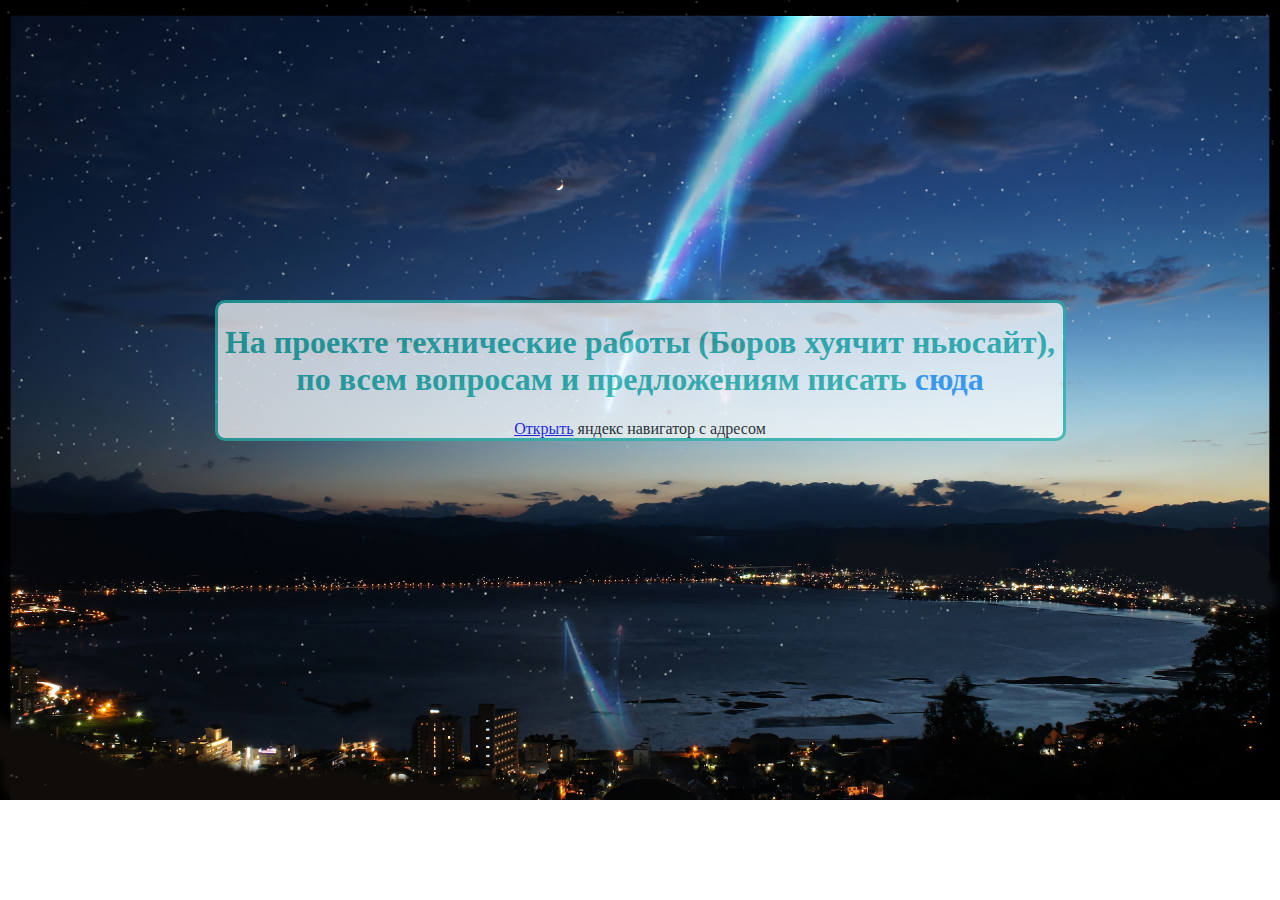
==== index.html @ dd99f1b2 "Update index.html" ====
<!DOCTYPE html>
<html>

	<head>

		<meta charset="utf-8">
		<title>Technical works</title>
		<link rel="stylesheet" type="text/css" href="techstyle.css">
		<link rel="shortcut icon" href="tools.png">

	</head>

	<body>

		<div align="center">
			<div class="bg">
				<h1 style="color: #20B2AA;">На проекте технические работы (Боров хуячит ньюсайт),<br>по всем вопросам и предложениям писать <a class="sl" href="https://vk.com/mypppkaa">сюда</a></h1><a href="yandexnavi://show_point_on_map?lat=55.718912&lon=37.708527&zoom=18&desc=Каретный Мастер">Открыть</a> яндекс навигатор с адресом
			</div>
		</div>

	</body>

</html>
---- techstyle.css ----
body {
	background-image: url(yn.png);
	background-size: 100%;
	background-attachment: fixed;
	background-repeat: no-repeat;
}

.bg {
	background-color: white;
	width: 845px;
	opacity: 72%;
	border: 3px solid #20B2AA;
	border-radius: 10px;
	margin-top: 300px;
}

.sl {
	text-decoration-line: none;
	color: #1E90FF;
}
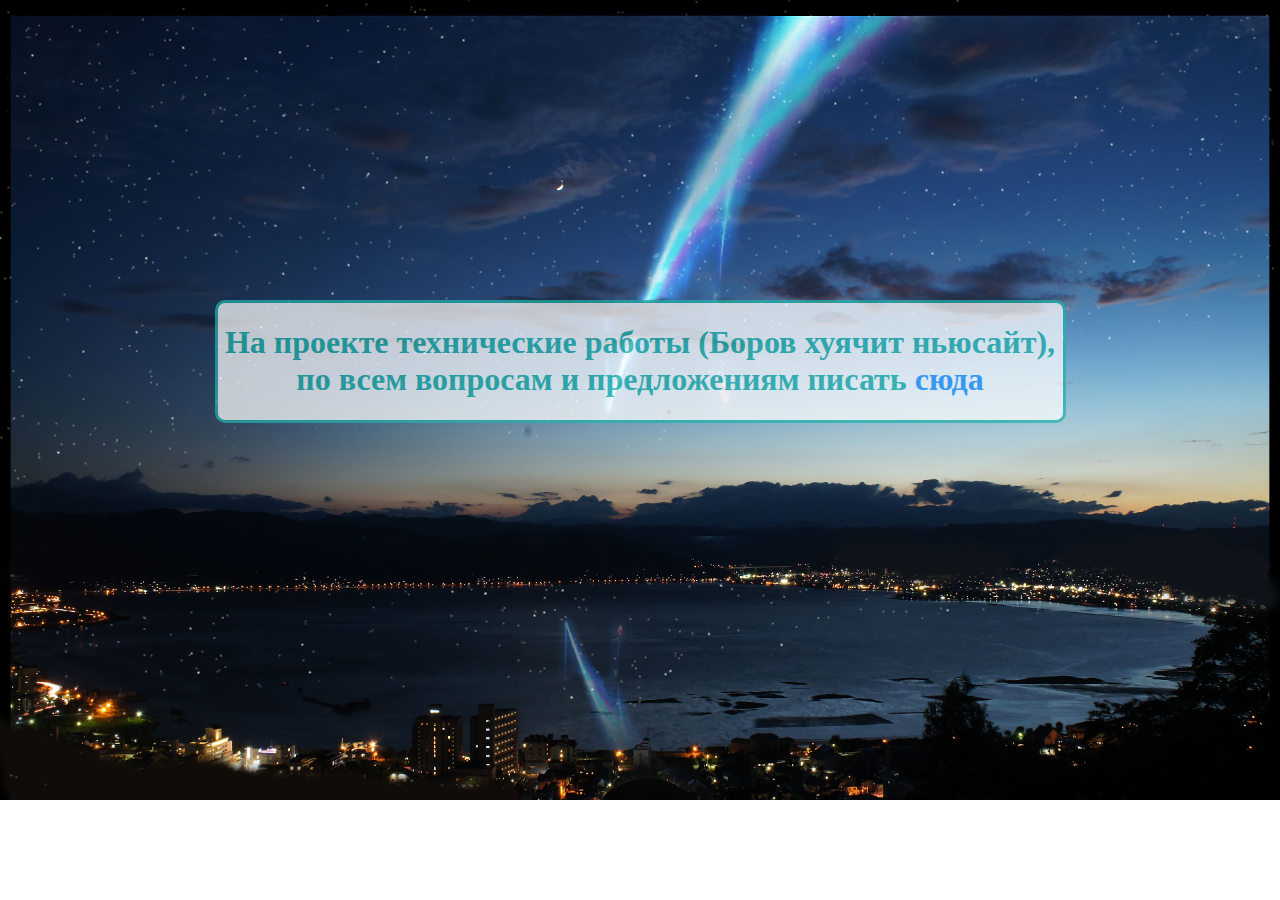
==== commit 7cfa2d3f: "Update index.html" ====
--- a/index.html
+++ b/index.html
@@ -14,7 +14,7 @@
 
 		<div align="center">
 			<div class="bg">
-				<h1 style="color: #20B2AA;">На проекте технические работы (Боров хуячит ньюсайт),<br>по всем вопросам и предложениям писать <a class="sl" href="https://vk.com/mypppkaa">сюда</a></h1><a href="yandexnavi://show_point_on_map?lat=55.718912&lon=37.708527&zoom=18&desc=Каретный Мастер">Открыть</a> яндекс навигатор с адресом
+				<h1 style="color: #20B2AA;">На проекте технические работы (Боров хуячит ньюсайт),<br>по всем вопросам и предложениям писать <a class="sl" href="https://vk.com/mypppkaa">сюда</a></h1>
 			</div>
 		</div>
 
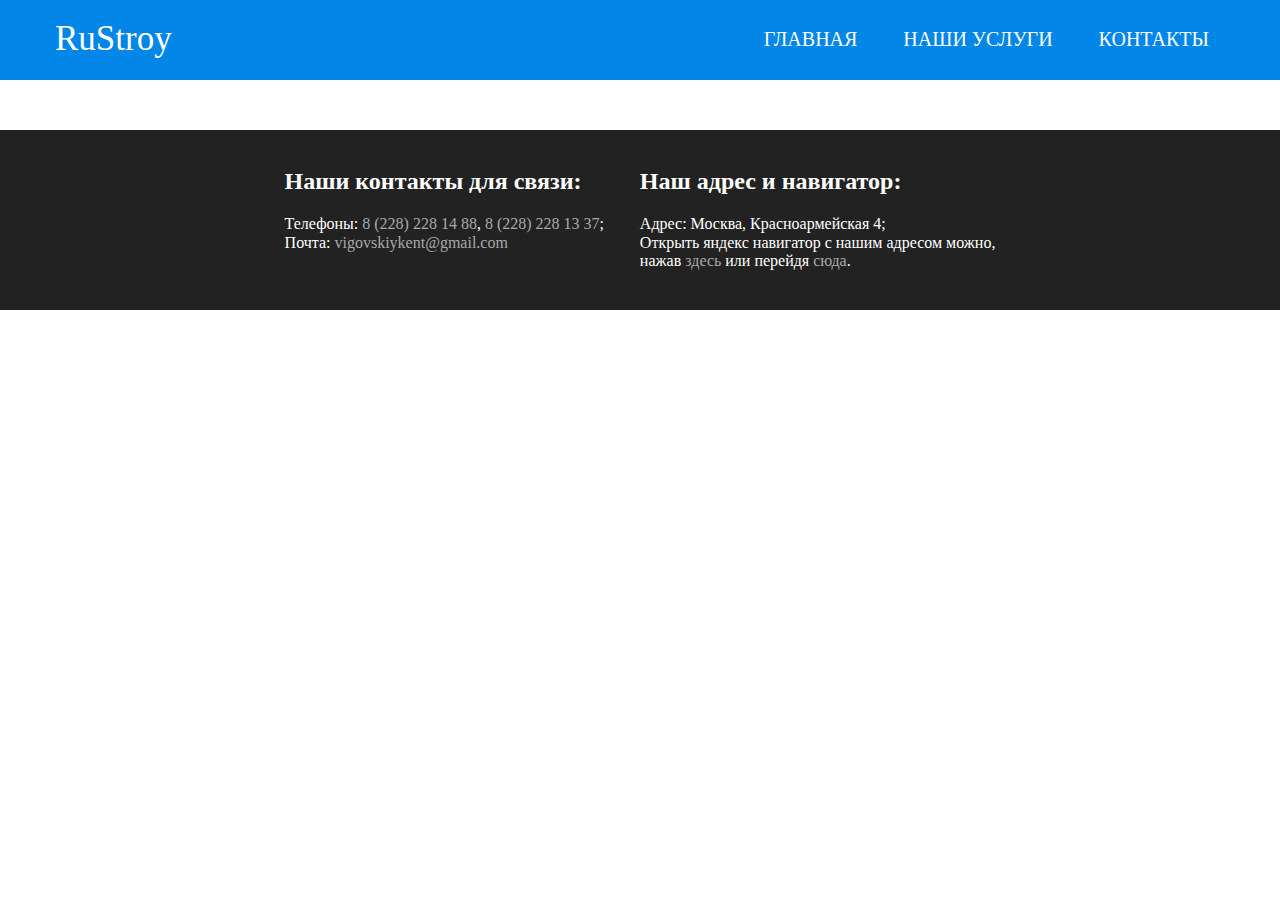
==== commit 274f6fa9: "Add files via upload" ====
--- a/index.html
+++ b/index.html
@@ -1,23 +1,65 @@
 <!DOCTYPE html>
-<html>
+<html lang="ru">
 
 	<head>
 
 		<meta charset="utf-8">
-		<title>Technical works</title>
-		<link rel="stylesheet" type="text/css" href="techstyle.css">
-		<link rel="shortcut icon" href="tools.png">
+		<title>RuStroy — Строительство элитных домов</title>
+		<link rel="stylesheet" type="text/css" href="normalize.css">
+		<link rel="stylesheet" type="text/css" href="bu.css">
+		<link rel="stylesheet" type="text/css" href="main.css">
+		<link rel="shortcut icon" href="fi.jpg">
 
 	</head>
 
 	<body>
 
-		<div align="center">
-			<div class="bg">
-				<h1 style="color: #20B2AA;">На проекте технические работы (Боров хуячит ньюсайт),<br>по всем вопросам и предложениям писать <a class="sl" href="https://vk.com/mypppkaa">сюда</a></h1>
+		<a href="#" class="bu"></a>
+		<script src="https://code.jquery.com/jquery-3.5.1.min.js"></script>
+		<script src="bu.js"></script>
+
+		<header class="header">
+			<div class="header__content">
+				<div class="header__container">
+					<div class="header__content-inner">
+				
+						<div class="header__name">
+							<a class="href1" href="index.html">RuStroy</a>
+						</div>
+
+						<nav class="header__menu">
+							<ul>
+								<li><a class="href2" href="index.html">Главная</a></li>
+								<li><a class="href2" href="uslugi.html">Наши услуги</a></li>
+								<li><a class="href2" href="contacts.html">Контакты</a></li>
+							</ul>
+						</nav>
+
+					</div>
+				</div>
 			</div>
-		</div>
+		</header>
+
+		<section>
+			
+
+			
+		</section>
+
+		<footer>
+			
+			<div class="foot1">
+				<h2>Наши контакты для связи:</h2>
+				Телефоны: <a href="tel:82282281488">8 (228) 228 14 88</a>, <a href="tel:82282281337">8 (228) 228 13 37</a>;<br>
+				Почта: <a href="mailto:vigovskiykent@gmail.com">vigovskiykent@gmail.com</a>
+			</div>
+
+			<div class="foot2">
+				<h2>Наш адрес и навигатор:</h2> Адрес: Москва, Красноармейская 4;<br>Открыть яндекс навигатор с нашим адресом можно,<br> нажав <a href="yandexnavi://show_point_on_map?lat=55.797392&lon=37.549381&zoom=15&desc=Наш офис">здесь</a> или перейдя <a href="contacts.html#map">сюда</a>.
+			</div>
+
+		</footer>
 
 	</body>
 
-</html>
+</html>--- a/bu.css
+++ b/bu.css
@@ -0,0 +1,44 @@
+.bu {
+	position: fixed;
+	margin-right: 40px;
+	z-index: 50;
+	right: 10px;
+	bottom: 30px;
+	width: 50px;
+	height: 50px;
+	border-color: transparent;
+	border-radius: 50%;
+	background-color: #1E90FF;
+	display: none;
+}
+
+.bu:hover,
+.bu:focus {
+	background-color: #E26143;
+	transition: 0.3s;
+}
+
+.bu::before,
+.bu::after {
+	content: "";
+	position: absolute;
+	top: 50%;
+	left: 50%;
+	transform: translate(-50%, -50%);
+}
+
+.bu::before {
+	width: 5px;
+	height: 25px;
+	border-top-left-radius: 3px;
+	border-top-right-radius: 3px;
+	background-color: white;
+}
+
+.bu::after {
+	width: 15px;
+	height: 15px;
+	transform: translate(-50%, -50%) rotate(45deg);
+	border-top: 5px solid white;
+	border-left: 5px solid white;
+}--- a/main.css
+++ b/main.css
@@ -0,0 +1,101 @@
+* {
+	box-sizing: border-box;
+}
+
+.header {
+	margin: 0;
+	max-height: 80px;
+	height: 80px;
+	background-color: #0286E7;
+}
+
+.header__content {
+	padding: 1.45%;
+}
+
+.header__container {
+	max-width: 1200px;
+	margin: 0 auto;
+	padding: 0 15px;
+}
+
+.header__content-inner {
+	display: flex;
+	justify-content: space-between;
+	align-items: center;
+}
+
+.header__name {
+
+}
+
+.href1 {
+	color: white;
+	font-size: 35px;
+	transition: 0.3s;
+}
+
+.href1:hover {
+	color: #E26143;
+}
+
+.header__menu li {
+	display: inline-block;
+}
+
+.header__menu a {
+	display: inline-block;
+	color: white;
+	text-transform: uppercase;
+	font-size: 20px;
+	line-height: 36px;
+	padding: 0px 16px;
+	transition: all 0.3s;
+}
+
+.header__menu a:hover {
+	color: #E26143;
+}
+
+.header__menu li + li {
+	padding-left: 10px;
+}
+
+ul, li {
+	list-style: none;
+	margin: 0;
+	padding: 0;
+}
+
+a {
+	text-decoration: none;
+	display: inline-block;
+}
+
+footer {
+	margin-top: 50px;
+	background-color: #222222;
+	color: white;
+	height: 180px;
+	display: flex;
+	justify-content: center;
+}
+
+.foot1 {
+	padding: 1.4%;
+}
+
+.foot2 {
+	padding: 1.4%;
+}
+
+footer div a {
+	text-decoration: none;
+	color: #A9A9A9;
+	transition: 0.3s;
+}
+
+footer div a:hover {
+	color: #E26143;
+}
+
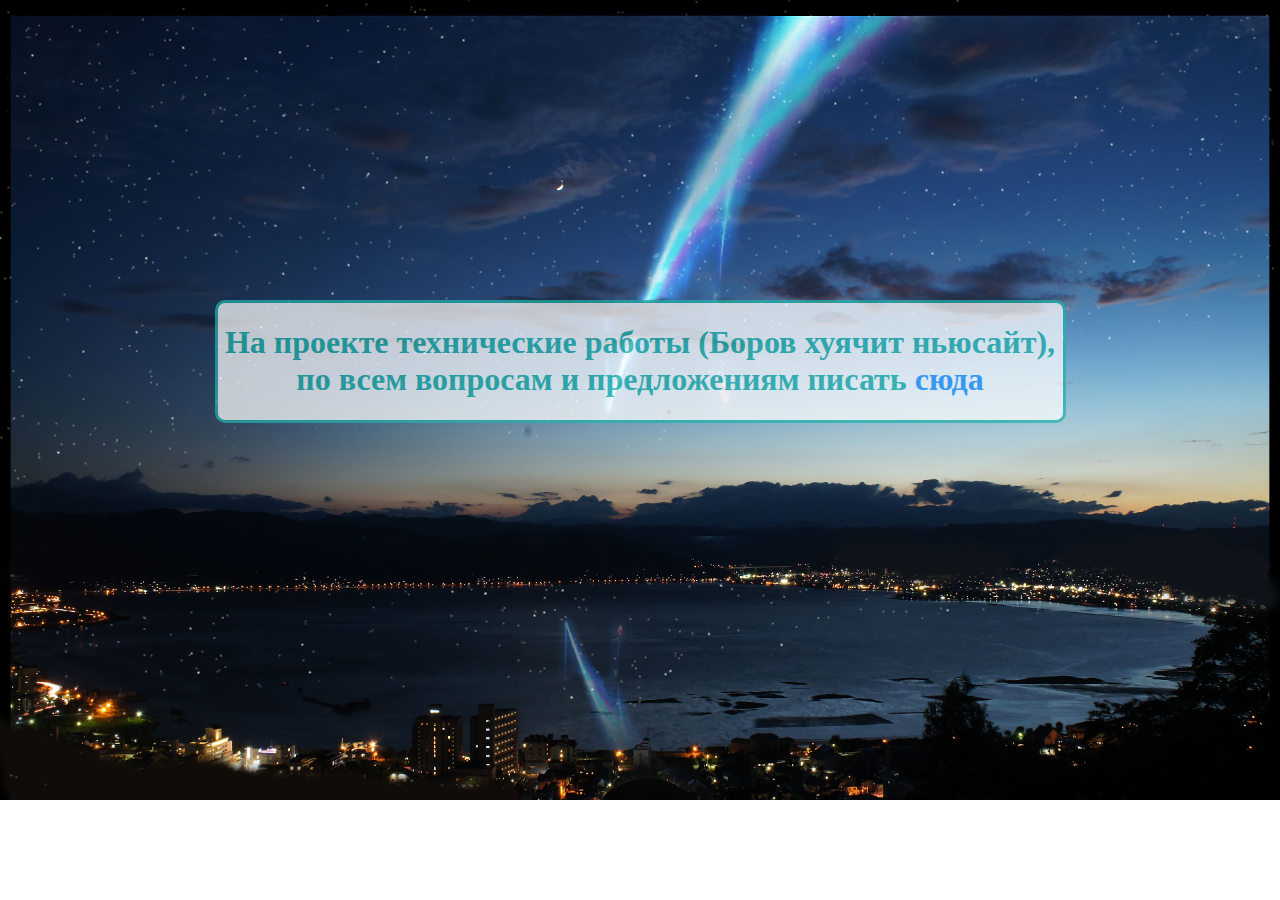
==== commit 399b74aa: "Add files via upload" ====
--- a/index.html
+++ b/index.html
@@ -1,64 +1,22 @@
 <!DOCTYPE html>
-<html lang="ru">
+<html>
 
 	<head>
 
 		<meta charset="utf-8">
-		<title>RuStroy — Строительство элитных домов</title>
-		<link rel="stylesheet" type="text/css" href="normalize.css">
-		<link rel="stylesheet" type="text/css" href="bu.css">
-		<link rel="stylesheet" type="text/css" href="main.css">
-		<link rel="shortcut icon" href="fi.jpg">
+		<title>Technical works</title>
+		<link rel="stylesheet" type="text/css" href="techstyle.css">
+		<link rel="shortcut icon" href="tools.png">
 
 	</head>
 
 	<body>
 
-		<a href="#" class="bu"></a>
-		<script src="https://code.jquery.com/jquery-3.5.1.min.js"></script>
-		<script src="bu.js"></script>
-
-		<header class="header">
-			<div class="header__content">
-				<div class="header__container">
-					<div class="header__content-inner">
-				
-						<div class="header__name">
-							<a class="href1" href="index.html">RuStroy</a>
-						</div>
-
-						<nav class="header__menu">
-							<ul>
-								<li><a class="href2" href="index.html">Главная</a></li>
-								<li><a class="href2" href="uslugi.html">Наши услуги</a></li>
-								<li><a class="href2" href="contacts.html">Контакты</a></li>
-							</ul>
-						</nav>
-
-					</div>
-				</div>
+		<div align="center">
+			<div class="bg">
+				<h1 style="color: #20B2AA;">На проекте технические работы (Боров хуячит ньюсайт),<br>по всем вопросам и предложениям писать <a class="sl" href="https://vk.com/mypppkaa">сюда</a></h1>
 			</div>
-		</header>
-
-		<section>
-			
-
-			
-		</section>
-
-		<footer>
-			
-			<div class="foot1">
-				<h2>Наши контакты для связи:</h2>
-				Телефоны: <a href="tel:82282281488">8 (228) 228 14 88</a>, <a href="tel:82282281337">8 (228) 228 13 37</a>;<br>
-				Почта: <a href="mailto:vigovskiykent@gmail.com">vigovskiykent@gmail.com</a>
-			</div>
-
-			<div class="foot2">
-				<h2>Наш адрес и навигатор:</h2> Адрес: Москва, Красноармейская 4;<br>Открыть яндекс навигатор с нашим адресом можно,<br> нажав <a href="yandexnavi://show_point_on_map?lat=55.797392&lon=37.549381&zoom=15&desc=Наш офис">здесь</a> или перейдя <a href="contacts.html#map">сюда</a>.
-			</div>
-
-		</footer>
+		</div>
 
 	</body>
 
--- a/techstyle.css
+++ b/techstyle.css
@@ -0,0 +1,20 @@
+body {
+	background-image: url(yn.png);
+	background-size: 100%;
+	background-attachment: fixed;
+	background-repeat: no-repeat;
+}
+
+.bg {
+	background-color: white;
+	width: 845px;
+	opacity: 72%;
+	border: 3px solid #20B2AA;
+	border-radius: 10px;
+	margin-top: 300px;
+}
+
+.sl {
+	text-decoration-line: none;
+	color: #1E90FF;
+}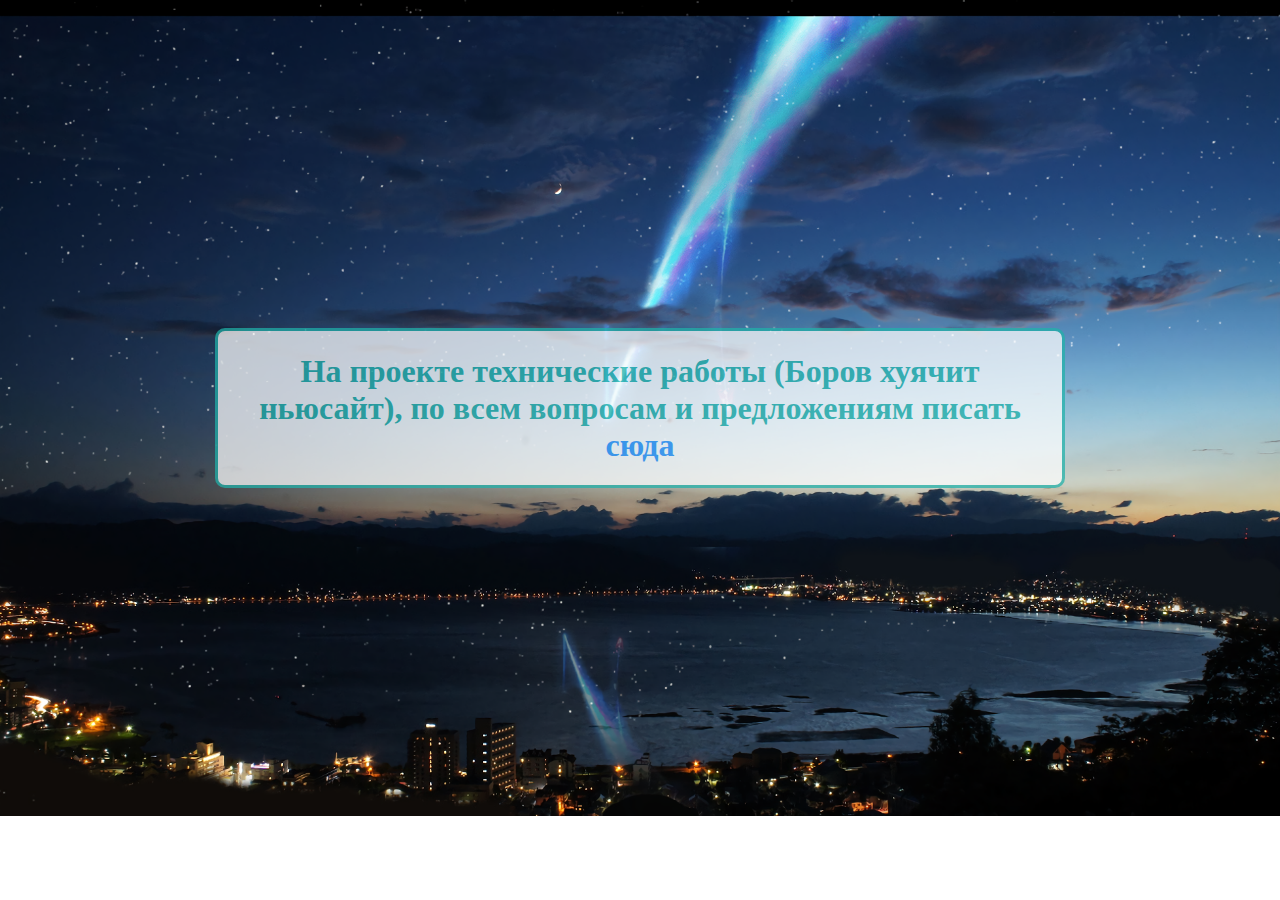
==== commit b38e72d6: "Add files via upload" ====
--- a/index.html
+++ b/index.html
@@ -7,16 +7,22 @@
 		<title>Technical works</title>
 		<link rel="stylesheet" type="text/css" href="techstyle.css">
 		<link rel="shortcut icon" href="tools.png">
+		<script type="text/javascript" src=""></script>
+		<meta name="viewport" content="width=device-width">
 
 	</head>
 
 	<body>
 
-		<div align="center">
-			<div class="bg">
-				<h1 style="color: #20B2AA;">На проекте технические работы (Боров хуячит ньюсайт),<br>по всем вопросам и предложениям писать <a class="sl" href="https://vk.com/mypppkaa">сюда</a></h1>
+		<div class="center">
+			<div class="container">
+				<div class="bg">
+					<h1>На проекте технические работы (Боров хуячит ньюсайт), по всем вопросам и предложениям писать <a href="https://vk.com/mypppkaa">сюда</a></h1>
+				</div>
 			</div>
 		</div>
+
+		<script type="text/javascript" src="tech.js"></script>
 
 	</body>
 
--- a/techstyle.css
+++ b/techstyle.css
@@ -1,20 +1,41 @@
 body {
 	background-image: url(yn.png);
-	background-size: 100%;
-	background-attachment: fixed;
+	background-attachment: scroll;
+	background-position: center;
+	background-clip: border-box;
 	background-repeat: no-repeat;
+	-webkit-background-size: cover;
+	-moz-background-size: cover;
+	background-size: cover;
+	-o-background-size: cover;
+}
+
+.center {
+	height: 50em;
+	display: flex;
+	justify-content: center;
+	align-items: center;
+}
+
+.container {
+	max-width: 850px;
 }
 
 .bg {
 	background-color: white;
-	width: 845px;
 	opacity: 72%;
 	border: 3px solid #20B2AA;
 	border-radius: 10px;
-	margin-top: 300px;
+	text-align: center;
 }
 
-.sl {
-	text-decoration-line: none;
+h1 {
+	color: #20B2AA;
+	margin-left: 8px;
+	margin-right: 8px;
+}
+
+a {
+	text-decoration: none;
 	color: #1E90FF;
 }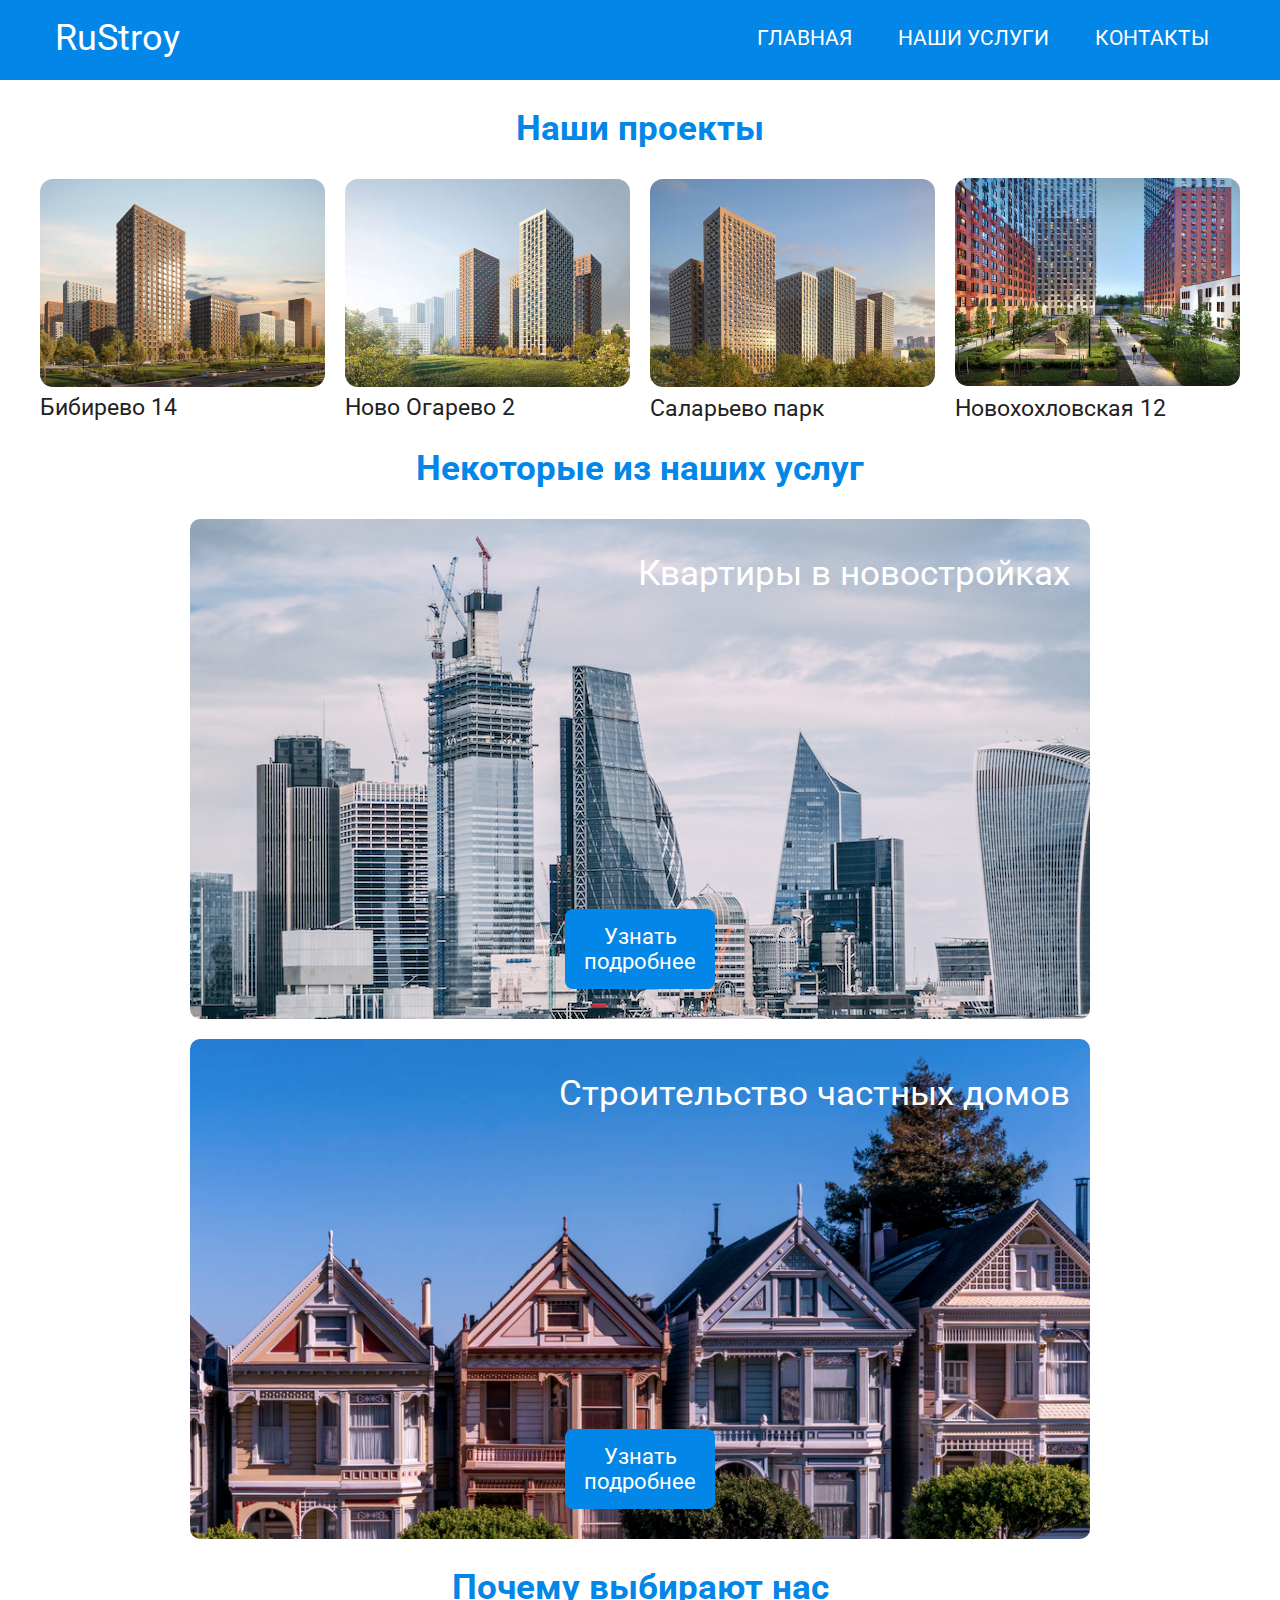
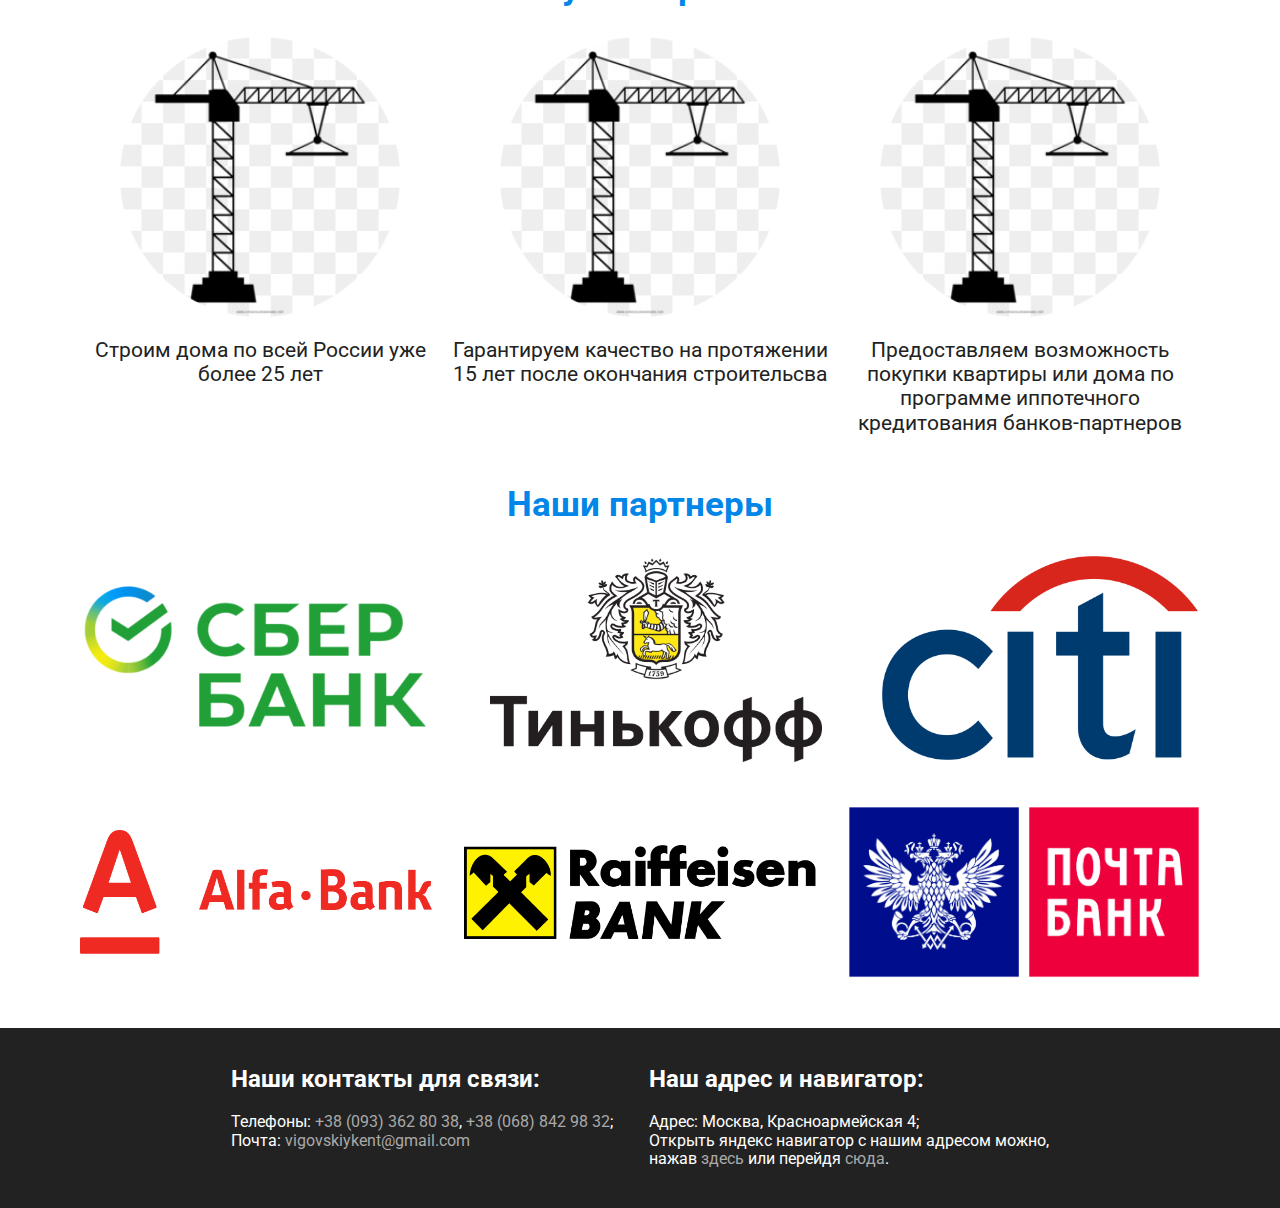
==== commit 3383c09b: "Add files via upload" ====
--- a/index.html
+++ b/index.html
@@ -1,28 +1,228 @@
 <!DOCTYPE html>
-<html>
+<html lang="ru">
 
 	<head>
 
 		<meta charset="utf-8">
-		<title>Technical works</title>
-		<link rel="stylesheet" type="text/css" href="techstyle.css">
-		<link rel="shortcut icon" href="tools.png">
-		<script type="text/javascript" src=""></script>
-		<meta name="viewport" content="width=device-width">
+		<title>RuStroy — Строительство элитных домов</title>
+		<link href="https://fonts.googleapis.com/css2?family=PT+Serif:wght@400;700&family=Roboto:wght@400;500;700&display=swap" rel="stylesheet">
+		<link rel="stylesheet" type="text/css" href="normalize.css">
+		<link rel="stylesheet" type="text/css" href="bu.css">
+		<link rel="stylesheet" type="text/css" href="main.css">
+		<link rel="shortcut icon" href="fi.png">
+		
 
 	</head>
 
 	<body>
 
-		<div class="center">
+		<a href="#" class="bu"></a>
+		<script src="https://code.jquery.com/jquery-3.5.1.min.js"></script>
+		<script src="bu.js"></script>
+
+		<header class="header">
 			<div class="container">
-				<div class="bg">
-					<h1>На проекте технические работы (Боров хуячит ньюсайт), по всем вопросам и предложениям писать <a href="https://vk.com/mypppkaa">сюда</a></h1>
-				</div>
-			</div>
-		</div>
-
-		<script type="text/javascript" src="tech.js"></script>
+				<div class="header__content">
+					<div class="header__container">
+						<div class="header__content-inner">
+					
+							<div class="header__name">
+								<a class="href1" href="index.html">RuStroy</a>
+							</div>
+
+							<nav class="header__menu">
+								<ul>
+									<li><a class="href2" href="index.html">Главная</a></li>
+									<li><a class="href2" href="uslugi.html">Наши услуги</a></li>
+									<li><a class="href2" href="contacts.html">Контакты</a></li>
+								</ul>
+							</nav>
+
+						</div>
+					</div>
+				</div>
+			</div>
+		</header>
+
+		<section id="prod" class="sprod">
+
+			<div lass="prodt">
+			
+				<h2 class="h2">Наши проекты</h2>
+
+				<div class="prod">
+					
+					<div class="prod1">
+						
+						<a class="prodi" href="contacts.html"><img src="prod1i.png"></a>
+
+						<a class="prodt" href="contacts.html"><p>Бибирево 14</p></a>
+
+					</div>
+
+					<div class="prod2">
+						
+						<a class="prodi" href="contacts.html"><img src="prod2i.png"></a>
+
+						<a class="prodt" href="contacts.html"><p>Ново Огарево 2</p></a>
+
+					</div>
+
+					<div class="prod3">
+						
+						<a class="prodi" href="contacts.html"><img src="prod3i.png"></a>
+
+						<a class="prodt" href="contacts.html"><p>Саларьево парк</p></a>
+
+					</div>
+
+					<div class="prod4">
+						
+						<a class="prodi" href="contacts.html"><img src="prod4i.png"></a>
+
+						<a class="prodt" href="contacts.html"><p>Новохохловская 12</p></a>
+
+					</div>
+
+				</div>
+
+			</div>
+			
+		</section>
+
+		<section id="usl" class="susl">
+
+			<div class="usl">
+			
+				<h2 class="h2">Некоторые из наших услуг</h2>
+
+				<div class="usl1">
+
+					<img class="ui1" src="usl1.png">
+
+					<div class="ut1">
+						<p>Квартиры в новостройках</p>
+					</div>
+						
+					<div class="ac">
+						<a class="ubt1" href="contacts.html">
+							<p class="ubtt1">Узнать подробнее</p>
+						</a>
+					</div>
+
+				</div>
+
+				<div class="usl04">
+					<div class="usl4">
+							
+						<img class="ui4" src="usl4.png">
+
+						<div class="ut4">
+							<p>Строительство частных домов</p>
+						</div>
+							
+						<div class="ac4">
+							<a class="ubt4" href="contacts.html">
+								<p class="ubtt4">Узнать подробнее</p>
+							</a>
+						</div>
+
+					</div>
+				</div>
+
+			</div>
+			
+		</section>
+
+		<section id="poch">
+			
+			<h2 class="h2">Почему выбирают нас</h2>
+
+			<div class="pochd">
+				<div class="poch">
+					
+					<div class="pochdiv">
+						
+						<div class="pochidiv">
+							<img class="pochi" src="fi.png">
+						</div>
+
+						<p class="pocht">Строим дома по всей России уже более 25 лет</p>
+
+					</div>
+
+					<div class="pochdiv">
+
+						<div class="pochidiv">						
+							<img class="pochi" src="fi.png">
+						</div>
+
+						<p class="pocht">Гарантируем качество на протяжении 15 лет после окончания строительсва</p>
+
+					</div>
+
+					<div class="pochdiv">
+						
+						<div class="pochidiv">
+							<img class="pochi" src="fi.png">
+						</div>
+
+						<p class="pocht">Предоставляем возможность покупки квартиры или дома по программе иппотечного кредитования банков-партнеров</p>
+
+					</div>
+					
+				</div>
+			</div>
+
+		</section>
+
+		<section id="npart">
+
+			<div class="container">
+			
+				<h2 class="h2">Наши партнеры</h2>
+
+				<div class="part">
+					<div class="partd">
+							
+						<a href="https://www.sberbank.ru/ru/person"><img class="parti" src="sb.png"></a>
+
+						<a href="https://www.tinkoff.ru"><img class="parti" src="tb.png"></a>
+							
+						<a href="https://www.citibank.ru/russia/main/rus/home.htm"><img class="parti" src="Citi.png"></a>
+
+					</div>
+				</div>
+
+				<div class="part2">
+					<div class="partd">
+							
+						<a href="https://alfabank.ru"><img class="parti" src="ab.png"></a>
+							
+						<a href="https://www.raiffeisen.ru"><img class="parti" src="rb.png"></a>
+							
+						<a href="https://www.pochtabank.ru"><img class="parti" src="pb.png"></a>
+
+					</div>
+				</div>
+
+			</div>
+			
+		</section>
+
+		<footer>
+			
+			<div class="foot1">
+				<h2>Наши контакты для связи:</h2>
+				Телефоны: <a href="tel:380933628038">+38 (093) 362 80 38</a>, <a href="tel:380688429832">+38 (068) 842 98 32</a>;<br>
+				Почта: <a href="mailto:vigovskiykent@gmail.com">vigovskiykent@gmail.com</a>
+			</div>
+
+			<div class="foot2">
+				<h2>Наш адрес и навигатор:</h2> Адрес: Москва, Красноармейская 4;<br>Открыть яндекс навигатор с нашим адресом можно,<br> нажав <a href="yandexnavi://show_point_on_map?lat=55.797392&lon=37.549381&zoom=15&desc=Наш офис">здесь</a> или перейдя <a href="contacts.html#map">сюда</a>.
+			</div>
+
+		</footer>
 
 	</body>
 
--- a/bu.css
+++ b/bu.css
@@ -0,0 +1,44 @@
+.bu {
+	position: fixed;
+	margin-right: 40px;
+	z-index: 50;
+	right: 10px;
+	bottom: 30px;
+	width: 50px;
+	height: 50px;
+	border-color: transparent;
+	border-radius: 50%;
+	background-color: #1E90FF;
+	display: none;
+}
+
+.bu:hover,
+.bu:focus {
+	background-color: #E26143;
+	transition: 0.2s;
+}
+
+.bu::before,
+.bu::after {
+	content: "";
+	position: absolute;
+	top: 50%;
+	left: 50%;
+	transform: translate(-50%, -50%);
+}
+
+.bu::before {
+	width: 5px;
+	height: 25px;
+	border-top-left-radius: 3px;
+	border-top-right-radius: 3px;
+	background-color: white;
+}
+
+.bu::after {
+	width: 15px;
+	height: 15px;
+	transform: translate(-50%, -50%) rotate(45deg);
+	border-top: 5px solid white;
+	border-left: 5px solid white;
+}--- a/main.css
+++ b/main.css
@@ -0,0 +1,423 @@
+* {
+	box-sizing: border-box;
+}
+
+body {
+	font-family: 'Roboto', sans-serif;
+}
+
+.container {
+	
+	
+	
+}
+
+.header {
+	margin: 0;
+	max-height: 80px;
+	height: 80px;
+	background-color: #0286E7;
+}
+
+.header__content {
+	padding: 1.4%;
+}
+
+
+
+.header__container {
+	max-width: 1200px;
+	margin: 0 auto;
+	padding: 0 15px;
+}
+
+@media (max-width: 1200px;){
+	.header__container {
+		max-width: 970px;
+	}
+}
+
+@media (max-width: 992px;){
+	.header__container {
+		max-width: 750px;
+	}
+}
+
+@media (max-width: 767px;){
+	.header__container {
+		max-width: none;
+	}
+}
+
+
+
+.header__content-inner {
+	display: flex;
+	justify-content: space-between;
+	align-items: center;
+}
+
+.header__name {
+
+}
+
+
+
+.href1 {
+	color: white;
+	transition: 0.3s;
+	font-size: calc(24px + 11 * (100vw / 1200));
+}
+
+@media (max-width: 767px) {
+	.href1 {
+	font-size: calc(24px + (11 + 11 * 0.7) * ((100vw - 320px) / 1200));
+	}
+}
+
+@media (max-width: 500px) {
+	.href1 {
+	font-size: 20px;
+	}
+}
+
+
+
+.href1:hover {
+	color: #E26143;
+}
+
+.header__menu li {
+	display: inline-block;
+}
+
+
+
+.header__menu a {
+	display: inline-block;
+	color: white;
+	text-transform: uppercase;
+	line-height: 36px;
+	padding: 0px 16px;
+	transition: 0.3s;
+	font-size: calc(12px + 8 * (100vw / 1200));
+}
+
+@media (max-width: 767px) {
+	.header__menu a {
+	font-size: calc(12px + (8 + 8 * 0.7) * ((100vw - 320px) / 1200));
+	padding: 0px 4px;
+	}
+}
+
+@media (max-width: 500px) {
+	.header__menu a {
+	padding: 0px 0px;
+	}
+}
+
+
+
+.header__menu a:hover {
+	color: #E26143;
+}
+
+.header__menu li + li {
+	padding-left: 10px;
+}
+
+ul, li {
+	list-style: none;
+	margin: 0;
+	padding: 0;
+}
+
+a {
+	text-decoration: none;
+	display: inline-block;
+}
+
+.h2 {
+	color: #0286E7;
+	text-align: center;
+	font-size: 35px;
+}
+
+.sprod {
+	display: flex;
+	justify-content: center;
+	align-items: center;
+}
+
+.prod {
+	width: 1200px;
+	display: flex;
+	justify-content: space-between;
+	align-items: center;
+}
+
+.prodi img{
+	width: 285px;
+	height: 208px;
+	border: 0px solid white;
+	border-radius: 13px;
+	transition: 0.1s;
+}
+
+.prodi:hover img{
+	opacity: 85%;
+}
+
+.prodt {
+	height: 23px;
+}
+
+.prodt p{
+	font-size: 23px;
+	color: #222222;
+	margin-top: 2.5%;
+	transition: 0.3s;
+}
+
+.prodt p:hover {
+	color: #E26143;
+}
+
+.prod1 {
+	max-width: 285px;
+}
+
+.prod2 {
+	max-width: 285px;
+}
+
+.prod3 {
+	max-width: 285px;
+}
+
+.prod4 {
+	max-width: 285px;
+}
+
+.susl {
+	display: flex;
+	justify-content: center;
+	align-items: center;
+}
+
+.usl {
+	width: 900px;
+}
+
+.usl1 {
+	width: 900px;
+	height: 500px;
+	position: relative;
+	overflow: hidden;
+	border: 0px solid white;
+	border-radius: 10px;
+}
+
+.ui1 {
+	position: absolute;
+	width: 900px;
+	height: 500px;
+	transition: 0.3s;
+}
+
+.usl1:hover img{
+	transform: scale(1.05);
+}
+
+.ut1 {
+	position: relative;
+	color: white;
+	font-size: 35px;
+	float: right;
+	margin-right: 20px;
+}
+
+.ac {
+	width: 900px;
+	display: flex;
+	justify-content: center;
+}
+
+.ubt1 {
+	width: 150px;
+	height: 80px;
+	position: relative;
+	background-color: #0286E7;
+	transition: 0.3s;
+	border: 0px solid white;
+	border-radius: 8px;
+	display: flex;
+	justify-content: center;
+	align-items: center;
+	margin-top: 280px;
+}
+
+.ubt1:hover {
+	background-color: #E26143;
+}
+
+.ubtt1 {
+	text-align: center;
+	color: white;
+	font-size: 22px;
+}
+
+.usl04 {
+	padding-top: 20px;
+}
+
+.usl4 {
+	width: 900px;
+	height: 500px;
+	position: relative;
+	overflow: hidden;
+	border: 0px solid white;
+	border-radius: 10px;
+}
+
+.usl4:hover img{
+	transform: scale(1.05);
+}
+
+.ui4 {
+	width: 900px;
+	height: 500px;
+	position: absolute;
+	transition: 0.3s;
+}
+
+.ut4 {
+	position: relative;
+	color: white;
+	font-size: 35px;
+	float: right;
+	margin-right: 20px;
+}
+
+.ac4 {
+	width: 900px;
+	display: flex;
+	justify-content: center;
+}
+
+.ubt4 {
+	width: 150px;
+	height: 80px;
+	position: relative;
+	background-color: #0286E7;
+	transition: 0.3s;
+	border: 0px solid white;
+	border-radius: 8px;
+	display: flex;
+	justify-content: center;
+	align-items: center;
+	margin-top: 280px;
+}
+
+.ubt4:hover {
+	background-color: #E26143;
+}
+
+.ubtt4 {
+	text-align: center;
+	color: white;
+	font-size: 22px;
+}
+
+.pochd {
+	width: 100%;
+	display: flex;
+	justify-content: center;
+}
+
+.poch {
+	max-width: 1200px;
+	display: flex;
+	justify-content: space-between;
+}
+
+.pochdiv {
+	max-width: 380px;
+}
+
+.pochidiv {
+	max-width: 380px;
+	display: flex;
+	justify-content: center;
+}
+
+.pochi {
+	width: 280px;
+	height: 280px;
+}
+
+.pocht {
+	color: #222222;
+	font-size: 21px;
+	text-align: center;
+}
+
+.part {
+	max-width: 100%;
+	display: flex;
+	justify-content: center;
+	align-items: center;
+}
+
+.part2 {
+	max-width: 100%;
+	display: flex;
+	justify-content: center;
+	align-items: center;
+	padding-top: 40px;
+}
+
+.partd {
+	width: 1120px;
+	display: flex;
+	justify-content: space-between;
+	align-items: center;
+}
+
+.parti {
+	max-width: 352px;
+	max-height: 208px;
+	transition: 0.3s;
+}
+
+.parti:hover {
+	opacity: 70%;
+}
+
+footer {
+	margin-top: 45px;
+	background-color: #222222;
+	color: white;
+	height: 180px;
+	display: flex;
+	justify-content: center;
+}
+
+.foot1 {
+	padding: 1.4%;
+}
+
+.foot2 {
+	padding: 1.4%;
+}
+
+footer div a {
+	text-decoration: none;
+	color: #A9A9A9;
+	transition: 0.3s;
+}
+
+footer div a:hover {
+	color: #E26143;
+}
+
